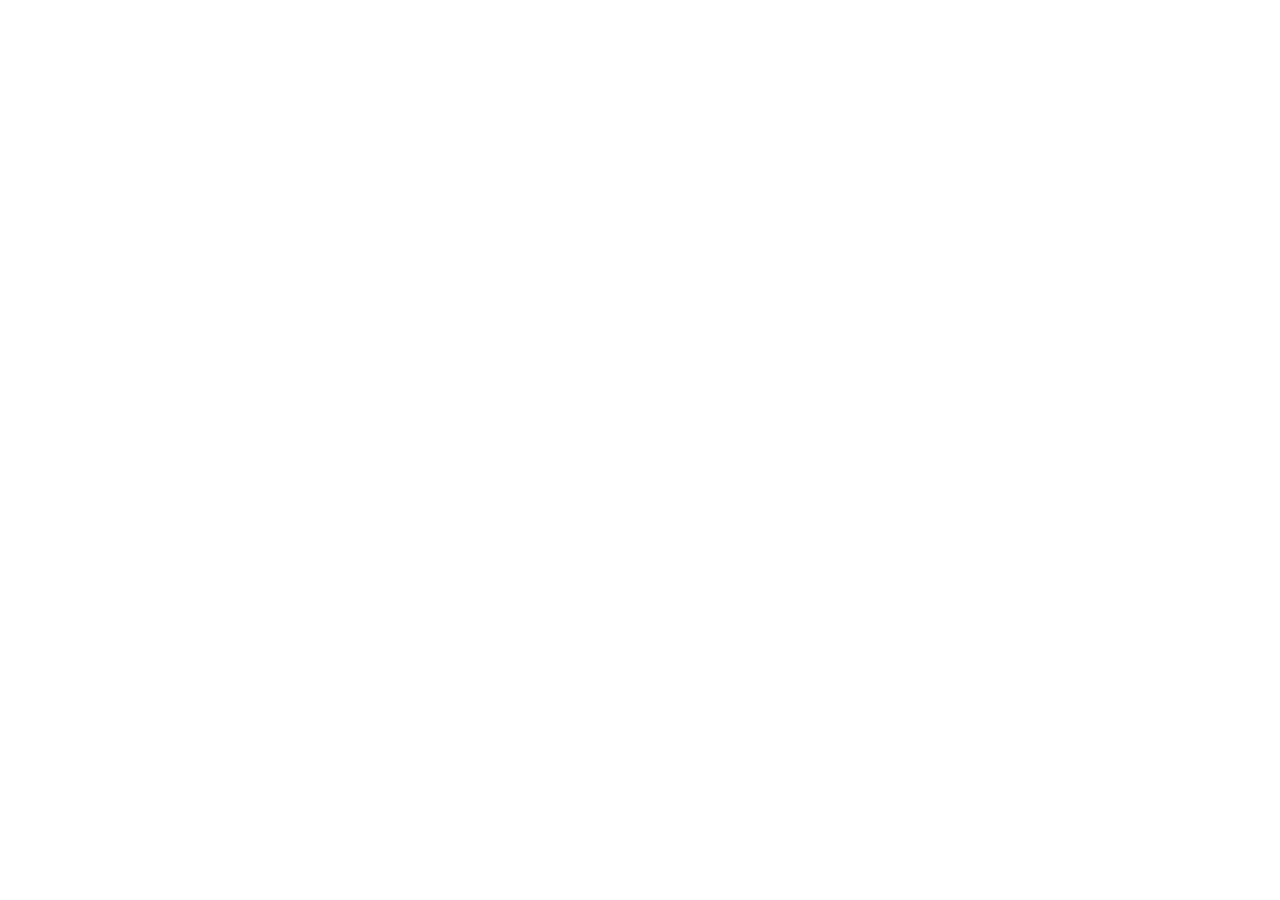
==== index.html @ 35b6848f "estrutura html css criada" ====
<!DOCTYPE html>
<html lang="pt-br">
<head>
    <link rel="stylesheet" href="landpage.css">
    <meta charset="UTF-8">
    <meta name="viewport" content="width=device-width, initial-scale=1.0">
    <title>Com carinho, flor</title>
</head>
<body>
    
</body>
</html>
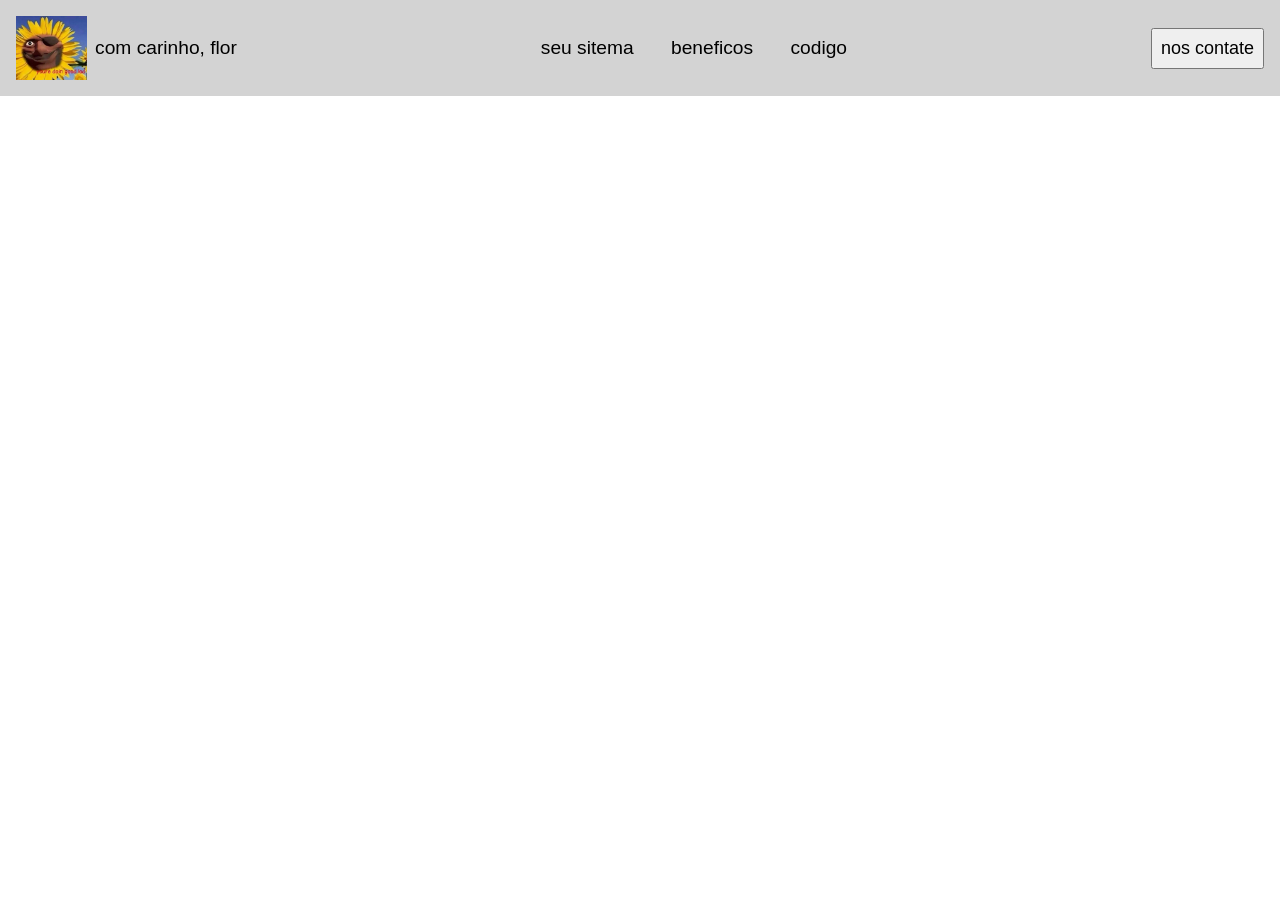
==== commit 7a378a6b: "header bascia feita" ====
--- a/index.html
+++ b/index.html
@@ -7,6 +7,17 @@
     <title>Com carinho, flor</title>
 </head>
 <body>
-    
+    <header>
+        <div class="logo">
+            <img src="placeholder.jpg" alt="logo">
+            <span>com carinho, flor</span>
+        </div>
+        <nav>
+            <span>seu sitema</span>
+            <span>beneficos</span>
+            <span>codigo</span>
+        </nav>
+        <button>nos contate</button>
+    </header>
 </body>
 </html>
--- a/landpage.css
+++ b/landpage.css
@@ -0,0 +1,29 @@
+* {
+    margin: 0;
+    padding: 0;
+    box-sizing: border-box;
+    font-family: sans-serif;
+}
+header {
+    display: flex;
+    justify-content: space-between;
+    align-items: center;
+    padding: 16px;
+    font-size: larger;
+    background-color: lightgray;
+}
+header div {
+    display: flex;
+    align-items: center;
+}
+header div img {
+    height: 64px;
+    margin-right: 8px;
+} 
+nav span{
+    margin: 16px;
+}
+header button {
+    padding: 8px;
+    font-size: large;
+}
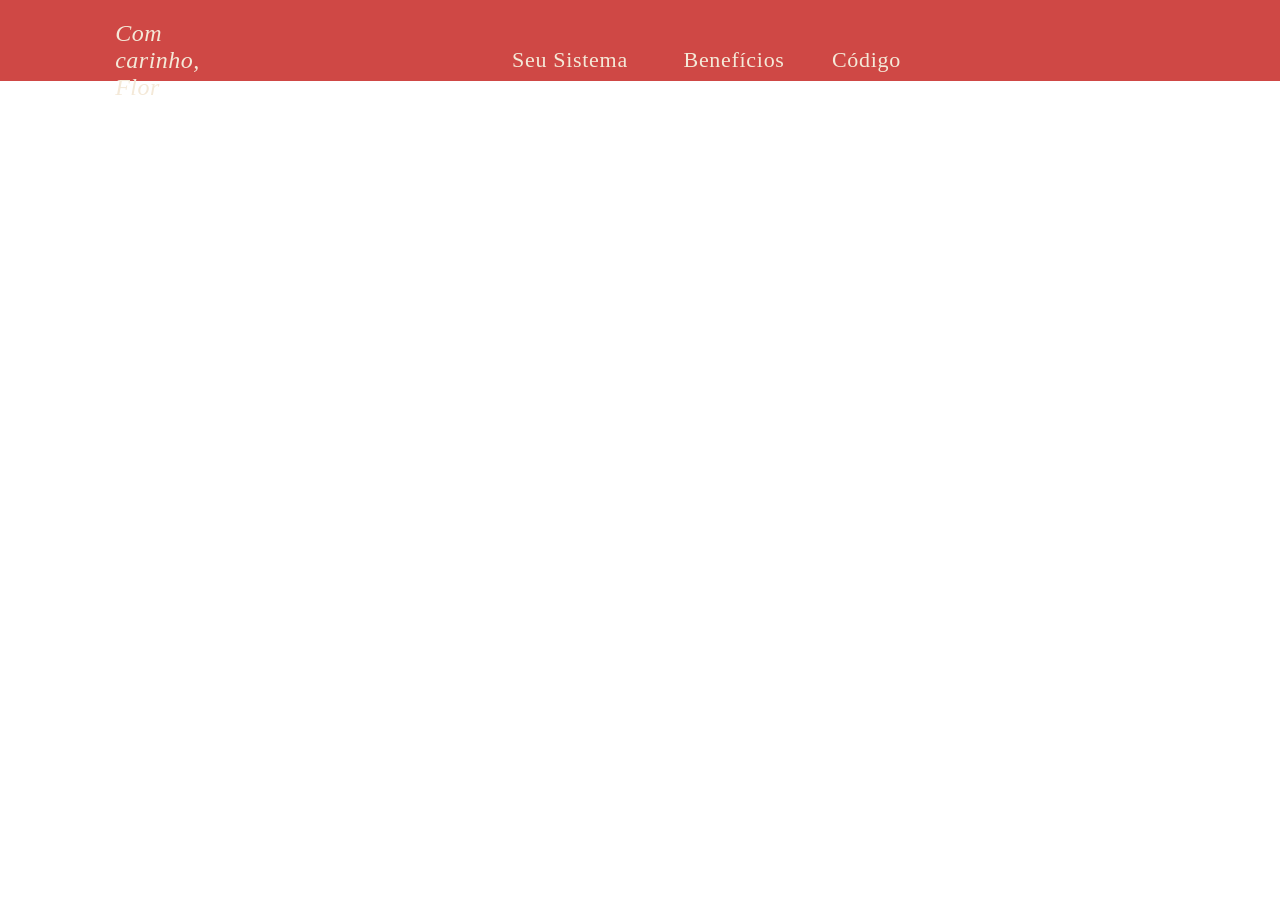
==== commit aed8777a: "header concluído" ====
--- a/index.html
+++ b/index.html
@@ -8,16 +8,11 @@
 </head>
 <body>
     <header>
-        <div class="logo">
-            <img src="placeholder.jpg" alt="logo">
-            <span>com carinho, flor</span>
-        </div>
-        <nav>
-            <span>seu sitema</span>
-            <span>beneficos</span>
-            <span>codigo</span>
-        </nav>
-        <button>nos contate</button>
+       <div class="logo"> <img src="" > </div>
+       <h2>Com carinho, Flor</h2>
+       <div class="menu1">Seu Sistema</div>
+       <div class="menu2">Benefícios</div>
+       <div class="menu3">Código</div>
     </header>
 </body>
 </html>
--- a/landpage.css
+++ b/landpage.css
@@ -2,28 +2,68 @@
     margin: 0;
     padding: 0;
     box-sizing: border-box;
-    font-family: sans-serif;
+    font-family: Kreon;
+    letter-spacing: 0.7px;
 }
+
+body{
+    display: flex;
+    flex-direction: column;
+    height: 100vh;
+    width: 100vw;
+}
+
 header {
     display: flex;
-    justify-content: space-between;
-    align-items: center;
-    padding: 16px;
-    font-size: larger;
-    background-color: lightgray;
+    flex-direction: row;
+    height: 9vh;
+    width: 100vw;
+    background-color: #CF4845;
 }
-header div {
+
+.logo{
     display: flex;
-    align-items: center;
+    position: absolute;
+    left: 1vw;
+    top: 4vh
 }
-header div img {
-    height: 64px;
-    margin-right: 8px;
-} 
-nav span{
-    margin: 16px;
+
+h2{
+    display: flex;
+    position: absolute;
+    left: 9vw;
+    top: 2.2vh;
+    font-style: italic;
+    width: 10vw;
+    color: #F4E9D8;
+    letter-spacing: 0.5px;
+    font-weight: 400;
 }
-header button {
-    padding: 8px;
-    font-size: large;
+
+
+.menu1{
+    display: flex;
+    position: absolute;
+    left: 40vw;
+    top: 5.2vh;
+    color: #F4E9D8;
+    font-size: 22px;
+}
+
+.menu2{
+    display: flex;
+    position: absolute;
+    left: 53.4vw;
+    top: 5.2vh;
+    color: #F4E9D8;
+    font-size: 22px;
+}
+
+.menu3{
+    display: flex;
+    position: absolute;
+    left: 65vw;
+    top: 5.2vh;
+    color: #F4E9D8;
+    font-size: 22px;
 }
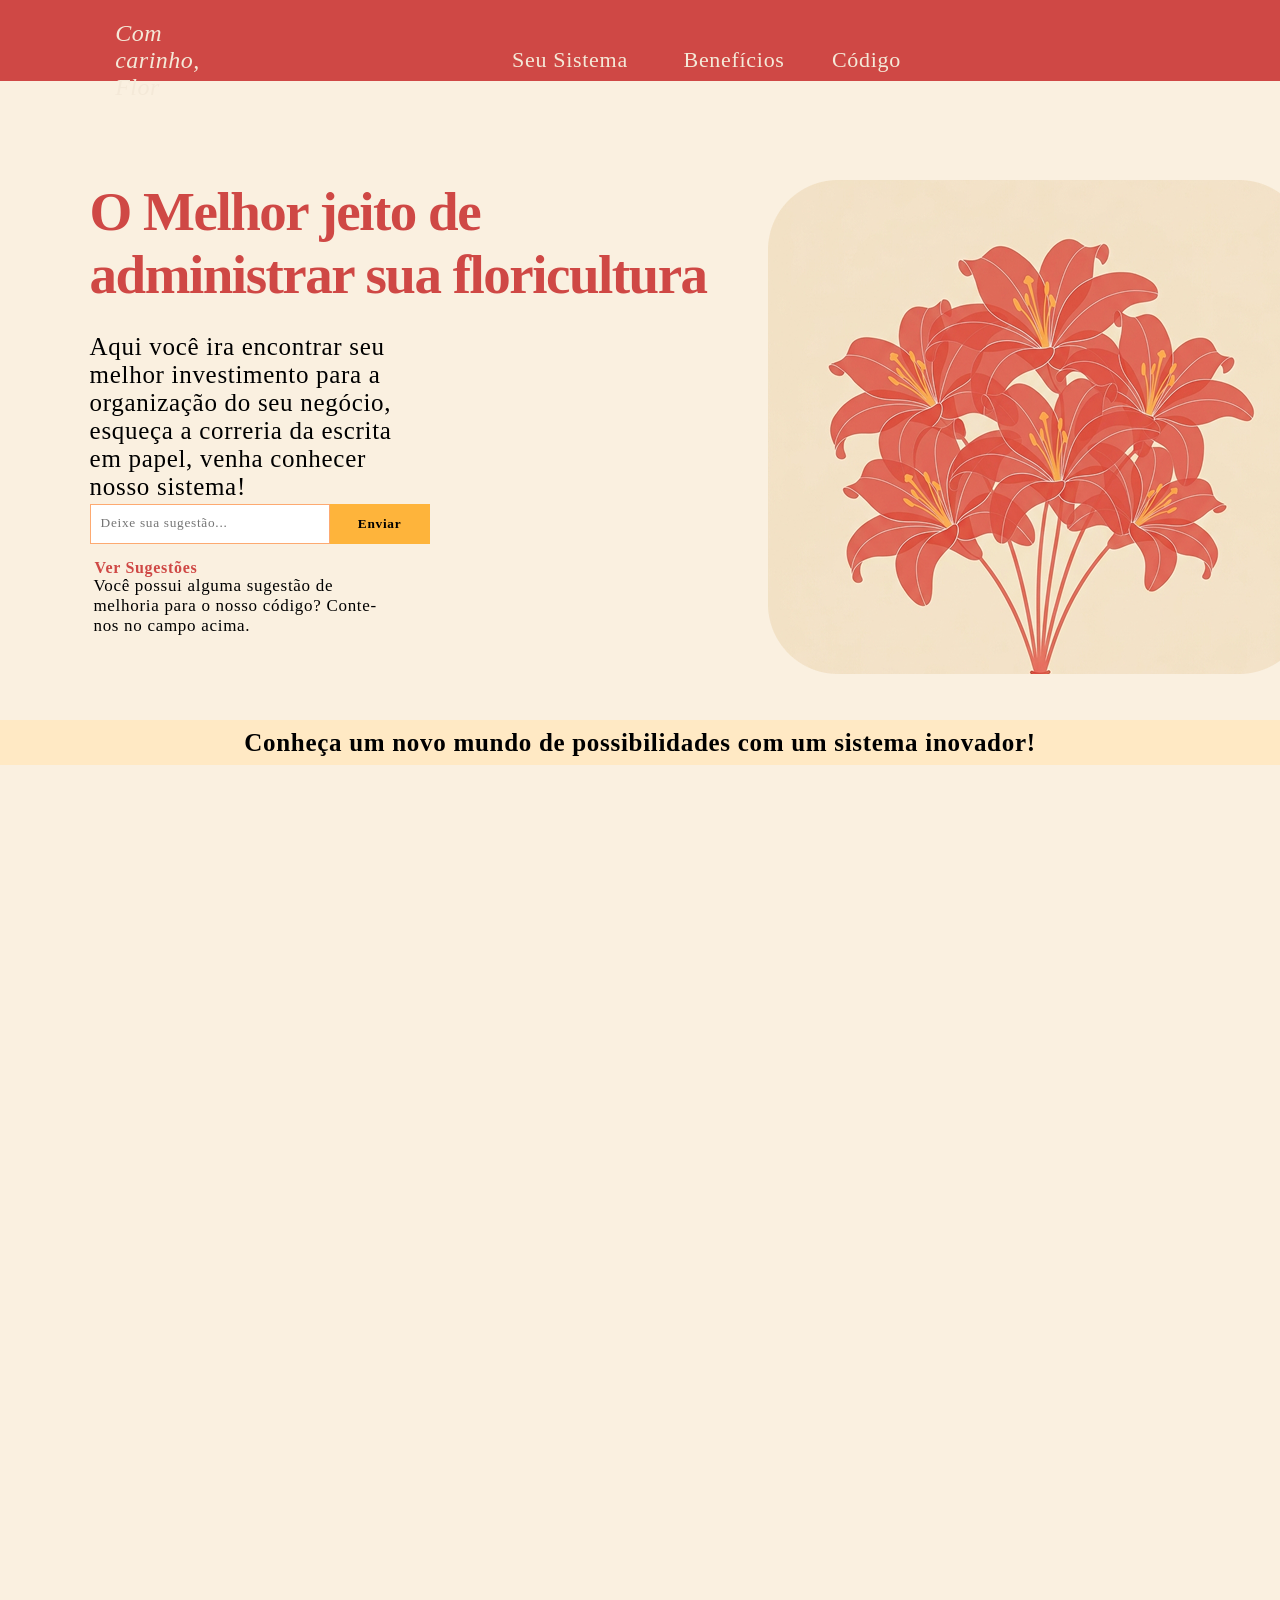
==== commit ae8aded6: "main iniciado" ====
--- a/index.html
+++ b/index.html
@@ -14,5 +14,88 @@
        <div class="menu2">Benefícios</div>
        <div class="menu3">Código</div>
     </header>
+    <main class="main">
+        <div class="conteiner1">
+            <div class="title1">O Melhor jeito de
+administrar sua floricultura</div>
+            <div class="text1">Aqui você ira encontrar seu melhor
+ investimento para a organização do seu negócio, esqueça a correria da
+ escrita em papel, venha conhecer nosso sistema!
+            </div>
+            <div class="img1"><img src="./Buque.png"></div>
+           
+           <div class="conteiner2">
+            <div class="unir"><textarea class="campo" id="campo-texto" rows="4" cols="35" placeholder="Deixe sua sugestão..."></textarea><br><br>
+ 
+            <button class="enviar" onclick="salvarSugestao()">Enviar</button>
+           </div>
+            <a class="versugestoes" id="btn-ver" onclick="alternarVisualizacao()">Ver Sugestões</a>
+             
+             <!-- Área onde as mensagens ficam (começa escondida com display: none) -->
+            <div class="conteiner3"> <div id="lista-sugestoes" style="display: none;flex-basis: 100%; margin-top: 20px;"></div></div>
+           
+           <script>
+             const divLista = document.getElementById("lista-sugestoes");
+            const btnVer = document.getElementById("btn-ver");
+
+
+            function salvarSugestao() {
+            let texto = document.getElementById("campo-texto").value;
+             if (texto === "") return;
+
+
+            // Salva na gaveta do navegador
+            let lista = JSON.parse(localStorage.getItem("minhas_sugestoes")) || [];
+            lista.push(texto);
+            localStorage.setItem("minhas_sugestoes", JSON.stringify(lista));
+
+
+            // Limpa a caixa de texto
+            document.getElementById("campo-texto").value = "";
+
+
+            // Atualiza a lista por dentro (mesmo se estiver escondida)
+            atualizarTela();
+            alert("Sugestão salva!");
+           }
+
+
+           function atualizarTela() {
+           let lista = JSON.parse(localStorage.getItem("minhas_sugestoes")) || [];
+     
+          if (lista.length === 0) {
+           divLista.innerHTML = "<p>Nenhuma sugestão enviada ainda.</p>";
+           return;
+          }
+
+
+          divLista.innerHTML = "<h4>Sugestões salvas:</h4>";
+          lista.forEach(item => {
+          divLista.innerHTML += "<p>💬 " + item + "</p>";
+         });
+        }
+
+
+         function alternarVisualizacao() {
+        // Se estiver escondido, mostra na tela
+        if (divLista.style.display === "none") {
+         atualizarTela();
+         divLista.style.display = "block";
+         btnVer.innerText = "Esconder Sugestões";
+       }
+        // Se já estiver aparecendo, esconde de novo
+         else {
+         divLista.style.display = "none";
+         btnVer.innerText = "Ver Sugestões";
+       }
+       }
+    
+        </script>
+      </div>
+      <div class="text2">Você possui alguma sugestão de melhoria para o nosso código? 
+        Conte-nos no campo acima.</div>
+     </div>
+       <div class="faixa1">Conheça um novo mundo de possibilidades com um sistema inovador!</div>
+    </main>
 </body>
-</html>+</html>
--- a/landpage.css
+++ b/landpage.css
@@ -6,12 +6,15 @@
     letter-spacing: 0.7px;
 }
 
+
 body{
     display: flex;
     flex-direction: column;
-    height: 100vh;
+    height: 1000vh;
     width: 100vw;
+    background-color: #FAF0E0;
 }
+
 
 header {
     display: flex;
@@ -21,12 +24,14 @@
     background-color: #CF4845;
 }
 
+
 .logo{
     display: flex;
     position: absolute;
     left: 1vw;
     top: 4vh
 }
+
 
 h2{
     display: flex;
@@ -41,6 +46,8 @@
 }
 
 
+
+
 .menu1{
     display: flex;
     position: absolute;
@@ -49,6 +56,7 @@
     color: #F4E9D8;
     font-size: 22px;
 }
+
 
 .menu2{
     display: flex;
@@ -59,6 +67,7 @@
     font-size: 22px;
 }
 
+
 .menu3{
     display: flex;
     position: absolute;
@@ -66,4 +75,124 @@
     top: 5.2vh;
     color: #F4E9D8;
     font-size: 22px;
+}
+
+
+.conteiner1{
+    display: flex;
+    flex-direction: column;
+    width: 100vw;
+    height: 50vh
+}
+
+
+.title1{
+    display: flex;
+    width: 50vw;
+    position: absolute;
+    left: 7vw;
+    top: 20vh;
+    font-size: 55px;
+    color: #CF4845;
+    font-weight: bold;
+    letter-spacing: -1.5px;
+}
+
+
+.text1{
+    display: flex;
+    width: 25vw;
+    position: absolute;
+    left: 7vw;
+    top: 37vh;
+    font-size: 25px;
+    color: #000000;
+}
+
+.text2{
+    display: flex;
+    width: 23vw;
+    position: absolute;
+    left: 7.3vw;
+    top: 64vh;
+    font-size: 17px;
+}
+
+
+.conteiner2 {
+    display: flex;
+    flex-direction: column;
+    position: relative;
+    left: 7vw;
+    top: 47vh;
+}
+ 
+
+    .unir{
+        display: flex;
+        flex-direction: row;
+    }
+
+    textarea {
+      width: 240px;            
+      height: 40px;            
+      padding: 10px;              
+      resize: none;            
+      outline: none;          
+      box-sizing: border-box;  
+      display: block;          
+      margin-bottom: 10px;    
+      transition: 0.3s;
+      border-color: #FDAA71;      
+    }
+
+
+   
+    .enviar {
+      width: 100px;  
+      height: 40px;        
+      padding: 8px;
+      border: none;
+      background-color: #FEB43B;
+      color: rgb(0, 0, 0);
+      cursor: pointer;
+      font-weight: bold;
+    }
+
+
+    .versugestoes {
+      width: 300px;
+      height: 40px;        
+      padding: 5px;
+      border: none;
+      color: #CF4845;
+      font-weight: bold;
+      cursor: pointer;
+    }
+
+
+    .enviar:hover {
+      background-color: #CF4845;
+    }
+
+.faixa1{
+    display: flex;
+    width: 100%;
+    height: 5vh;
+    background-color: #FFE9C4;
+    position: absolute;
+    top: 80vh;
+    align-items: center;
+    justify-content: center;
+    font-size: 25px;
+    font-weight: bold;
+}
+
+
+.img1{
+    display: flex;
+    width: 15vw;
+    position: absolute;
+    left: 60vw;
+    top: 20vh
 }
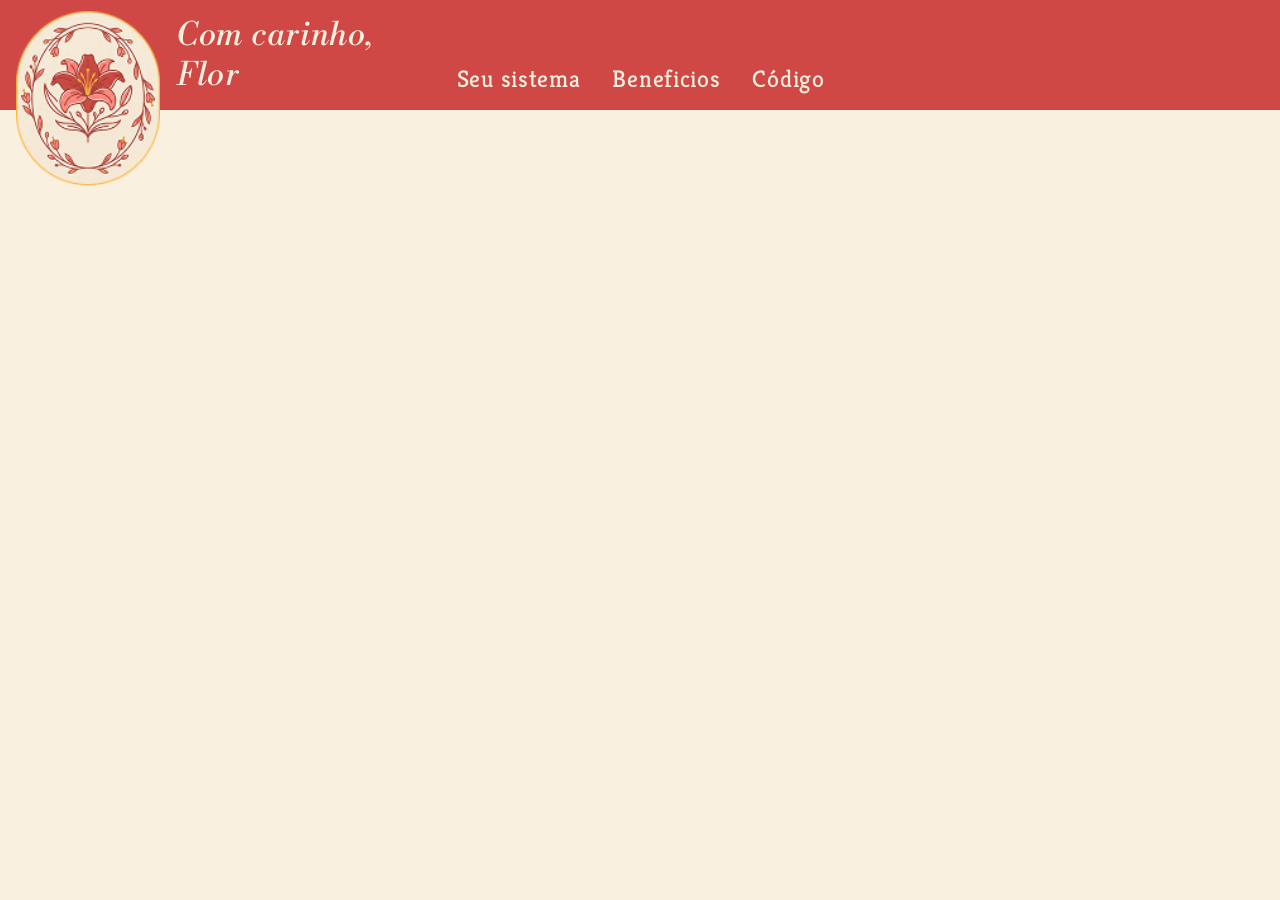
==== commit bdd86cd6: "header do index criada" ====
--- a/index.html
+++ b/index.html
@@ -8,94 +8,16 @@
 </head>
 <body>
     <header>
-       <div class="logo"> <img src="" > </div>
-       <h2>Com carinho, Flor</h2>
-       <div class="menu1">Seu Sistema</div>
-       <div class="menu2">Benefícios</div>
-       <div class="menu3">Código</div>
+      <div class="logo">
+        <img src="Rectangle 11.png" alt="Logo">
+        <span>Com carinho,<br> Flor</span>
+      </div>
+      <nav>
+        <span>Seu sistema</span>
+        <span>Beneficios</span>
+        <span>Código</span>
+      </nav>
+      <div></div>
     </header>
-    <main class="main">
-        <div class="conteiner1">
-            <div class="title1">O Melhor jeito de
-administrar sua floricultura</div>
-            <div class="text1">Aqui você ira encontrar seu melhor
- investimento para a organização do seu negócio, esqueça a correria da
- escrita em papel, venha conhecer nosso sistema!
-            </div>
-            <div class="img1"><img src="./Buque.png"></div>
-           
-           <div class="conteiner2">
-            <div class="unir"><textarea class="campo" id="campo-texto" rows="4" cols="35" placeholder="Deixe sua sugestão..."></textarea><br><br>
- 
-            <button class="enviar" onclick="salvarSugestao()">Enviar</button>
-           </div>
-            <a class="versugestoes" id="btn-ver" onclick="alternarVisualizacao()">Ver Sugestões</a>
-             
-             <!-- Área onde as mensagens ficam (começa escondida com display: none) -->
-            <div class="conteiner3"> <div id="lista-sugestoes" style="display: none;flex-basis: 100%; margin-top: 20px;"></div></div>
-           
-           <script>
-             const divLista = document.getElementById("lista-sugestoes");
-            const btnVer = document.getElementById("btn-ver");
-
-
-            function salvarSugestao() {
-            let texto = document.getElementById("campo-texto").value;
-             if (texto === "") return;
-
-
-            // Salva na gaveta do navegador
-            let lista = JSON.parse(localStorage.getItem("minhas_sugestoes")) || [];
-            lista.push(texto);
-            localStorage.setItem("minhas_sugestoes", JSON.stringify(lista));
-
-
-            // Limpa a caixa de texto
-            document.getElementById("campo-texto").value = "";
-
-
-            // Atualiza a lista por dentro (mesmo se estiver escondida)
-            atualizarTela();
-            alert("Sugestão salva!");
-           }
-
-
-           function atualizarTela() {
-           let lista = JSON.parse(localStorage.getItem("minhas_sugestoes")) || [];
-     
-          if (lista.length === 0) {
-           divLista.innerHTML = "<p>Nenhuma sugestão enviada ainda.</p>";
-           return;
-          }
-
-
-          divLista.innerHTML = "<h4>Sugestões salvas:</h4>";
-          lista.forEach(item => {
-          divLista.innerHTML += "<p>💬 " + item + "</p>";
-         });
-        }
-
-
-         function alternarVisualizacao() {
-        // Se estiver escondido, mostra na tela
-        if (divLista.style.display === "none") {
-         atualizarTela();
-         divLista.style.display = "block";
-         btnVer.innerText = "Esconder Sugestões";
-       }
-        // Se já estiver aparecendo, esconde de novo
-         else {
-         divLista.style.display = "none";
-         btnVer.innerText = "Ver Sugestões";
-       }
-       }
-    
-        </script>
-      </div>
-      <div class="text2">Você possui alguma sugestão de melhoria para o nosso código? 
-        Conte-nos no campo acima.</div>
-     </div>
-       <div class="faixa1">Conheça um novo mundo de possibilidades com um sistema inovador!</div>
-    </main>
 </body>
 </html>
--- a/landpage.css
+++ b/landpage.css
@@ -1,198 +1,54 @@
+@import url('https://fonts.googleapis.com/css2?family=Kreon:wght@300..700&display=swap');
+@import url('https://fonts.googleapis.com/css2?family=Kreon:wght@300..700&family=Libre+Bodoni:ital,wght@0,400..700;1,400..700&display=swap');
 * {
     margin: 0;
     padding: 0;
     box-sizing: border-box;
-    font-family: Kreon;
+
     letter-spacing: 0.7px;
 }
-
+:root { 
+    --main-color: #CF4845;
+    --bg-color: #FAF0E0;
+}
 
 body{
     display: flex;
     flex-direction: column;
-    height: 1000vh;
+    min-height: 100vh;
     width: 100vw;
-    background-color: #FAF0E0;
+    background-color: var(--bg-color);
+    font-family: Kreon;
 }
-
-
 header {
+    background-color: var(--main-color);
+    padding: 16px;
+    color: var(--bg-color);
     display: flex;
     flex-direction: row;
-    height: 9vh;
-    width: 100vw;
-    background-color: #CF4845;
 }
-
-
-.logo{
+.logo {
     display: flex;
-    position: absolute;
-    left: 1vw;
-    top: 4vh
+    flex-direction: row;
+    align-items: center;
+    gap: 16px;
+    font-family: 'Libre bodoni';
+    font-size: 2rem;
+    height: 78px;
+    font-style: italic;
 }
-
-
-h2{
+.logo img{
+    width: 144px;
+    transform: translateY(25%)
+}
+header nav {
     display: flex;
-    position: absolute;
-    left: 9vw;
-    top: 2.2vh;
-    font-style: italic;
-    width: 10vw;
-    color: #F4E9D8;
-    letter-spacing: 0.5px;
-    font-weight: 400;
+    gap: 32px;
+    font-size: 1.5rem;
+    align-items: end;
+    margin-right: auto;
+    margin-left: auto;
 }
-
-
-
-
-.menu1{
-    display: flex;
-    position: absolute;
-    left: 40vw;
-    top: 5.2vh;
-    color: #F4E9D8;
-    font-size: 22px;
-}
-
-
-.menu2{
-    display: flex;
-    position: absolute;
-    left: 53.4vw;
-    top: 5.2vh;
-    color: #F4E9D8;
-    font-size: 22px;
-}
-
-
-.menu3{
-    display: flex;
-    position: absolute;
-    left: 65vw;
-    top: 5.2vh;
-    color: #F4E9D8;
-    font-size: 22px;
-}
-
-
-.conteiner1{
-    display: flex;
-    flex-direction: column;
-    width: 100vw;
-    height: 50vh
-}
-
-
-.title1{
-    display: flex;
-    width: 50vw;
-    position: absolute;
-    left: 7vw;
-    top: 20vh;
-    font-size: 55px;
-    color: #CF4845;
-    font-weight: bold;
-    letter-spacing: -1.5px;
-}
-
-
-.text1{
-    display: flex;
-    width: 25vw;
-    position: absolute;
-    left: 7vw;
-    top: 37vh;
-    font-size: 25px;
-    color: #000000;
-}
-
-.text2{
-    display: flex;
-    width: 23vw;
-    position: absolute;
-    left: 7.3vw;
-    top: 64vh;
-    font-size: 17px;
-}
-
-
-.conteiner2 {
-    display: flex;
-    flex-direction: column;
-    position: relative;
-    left: 7vw;
-    top: 47vh;
-}
- 
-
-    .unir{
-        display: flex;
-        flex-direction: row;
-    }
-
-    textarea {
-      width: 240px;            
-      height: 40px;            
-      padding: 10px;              
-      resize: none;            
-      outline: none;          
-      box-sizing: border-box;  
-      display: block;          
-      margin-bottom: 10px;    
-      transition: 0.3s;
-      border-color: #FDAA71;      
-    }
-
-
-   
-    .enviar {
-      width: 100px;  
-      height: 40px;        
-      padding: 8px;
-      border: none;
-      background-color: #FEB43B;
-      color: rgb(0, 0, 0);
-      cursor: pointer;
-      font-weight: bold;
-    }
-
-
-    .versugestoes {
-      width: 300px;
-      height: 40px;        
-      padding: 5px;
-      border: none;
-      color: #CF4845;
-      font-weight: bold;
-      cursor: pointer;
-    }
-
-
-    .enviar:hover {
-      background-color: #CF4845;
-    }
-
-.faixa1{
-    display: flex;
-    width: 100%;
-    height: 5vh;
-    background-color: #FFE9C4;
-    position: absolute;
-    top: 80vh;
-    align-items: center;
-    justify-content: center;
-    font-size: 25px;
-    font-weight: bold;
-}
-
-
-.img1{
-    display: flex;
-    width: 15vw;
-    position: absolute;
-    left: 60vw;
-    top: 20vh
+header div {
+    min-width: 356px;
 }
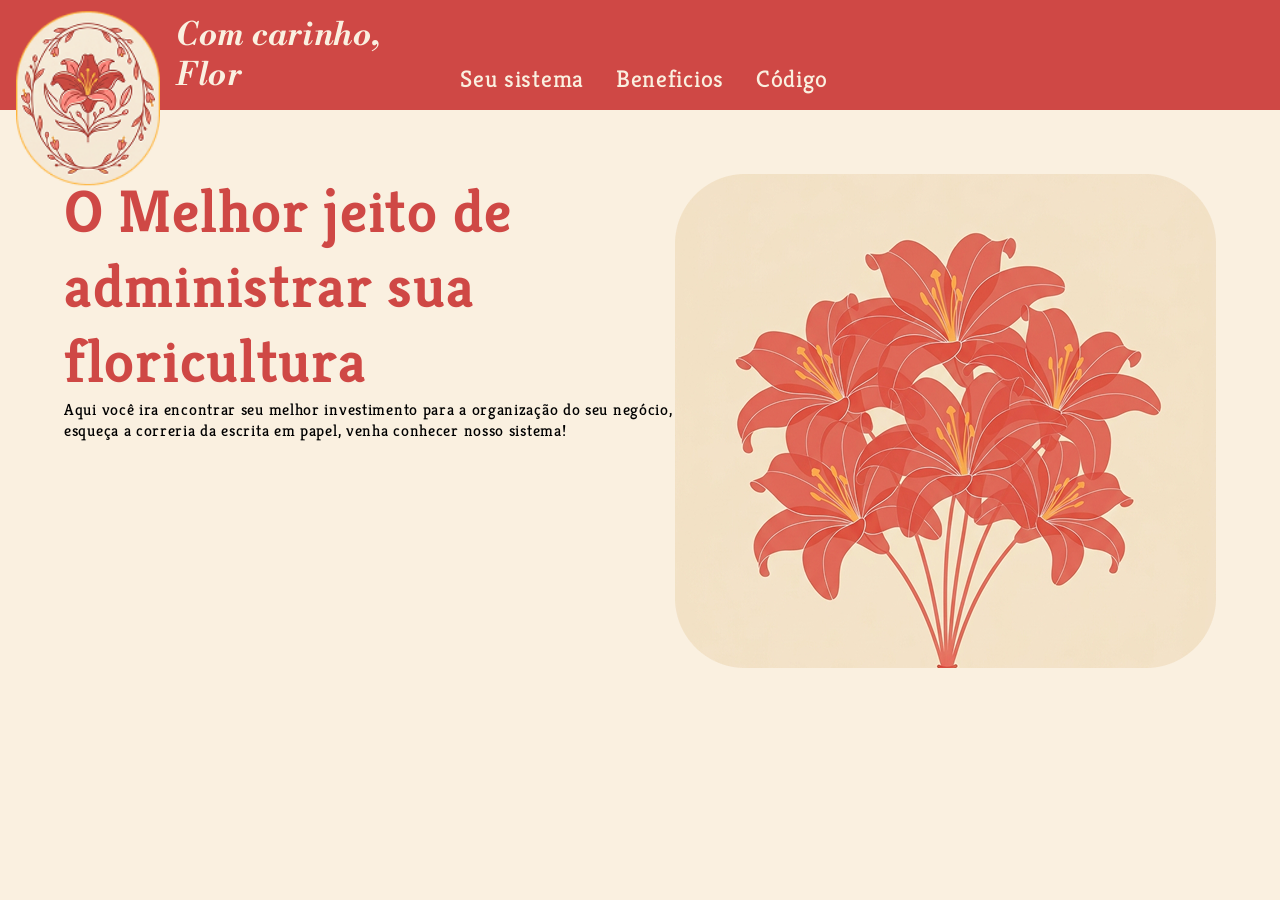
==== commit c0b25757: "main em processo" ====
--- a/index.html
+++ b/index.html
@@ -10,7 +10,7 @@
     <header>
       <div class="logo">
         <img src="Rectangle 11.png" alt="Logo">
-        <span>Com carinho,<br> Flor</span>
+        <h1>Com carinho,<br> Flor</h1>
       </div>
       <nav>
         <span>Seu sistema</span>
@@ -19,5 +19,16 @@
       </nav>
       <div></div>
     </header>
+    <main>
+      <section class="section1">
+        <div class="left-beef">
+          <h2>O Melhor jeito de administrar sua floricultura</h2>
+          <p>
+            Aqui você ira encontrar seu melhor investimento para a organização do seu negócio, esqueça a correria da escrita em papel, venha conhecer nosso sistema!
+          </p>
+        </div>
+        <img src="Buque.png" alt="Buque de lirios">
+      </section>
+    </main>
 </body>
 </html>
--- a/landpage.css
+++ b/landpage.css
@@ -37,6 +37,10 @@
     height: 78px;
     font-style: italic;
 }
+h1 {
+    font-style: inherit;
+    font-size: inherit;
+}
 .logo img{
     width: 144px;
     transform: translateY(25%)
@@ -51,4 +55,22 @@
 }
 header div {
     min-width: 356px;
-}+}
+main {
+    padding: 64px;
+}
+.section1 {
+    color: black;
+    display: flex;
+    flex-direction: row;
+}
+.section1 .left-beef {
+    width: 60vw;
+}
+.left-beef h2 {
+    font-size: 60px;
+    color: var(--main-color);
+}
+.section1 img {
+
+} 
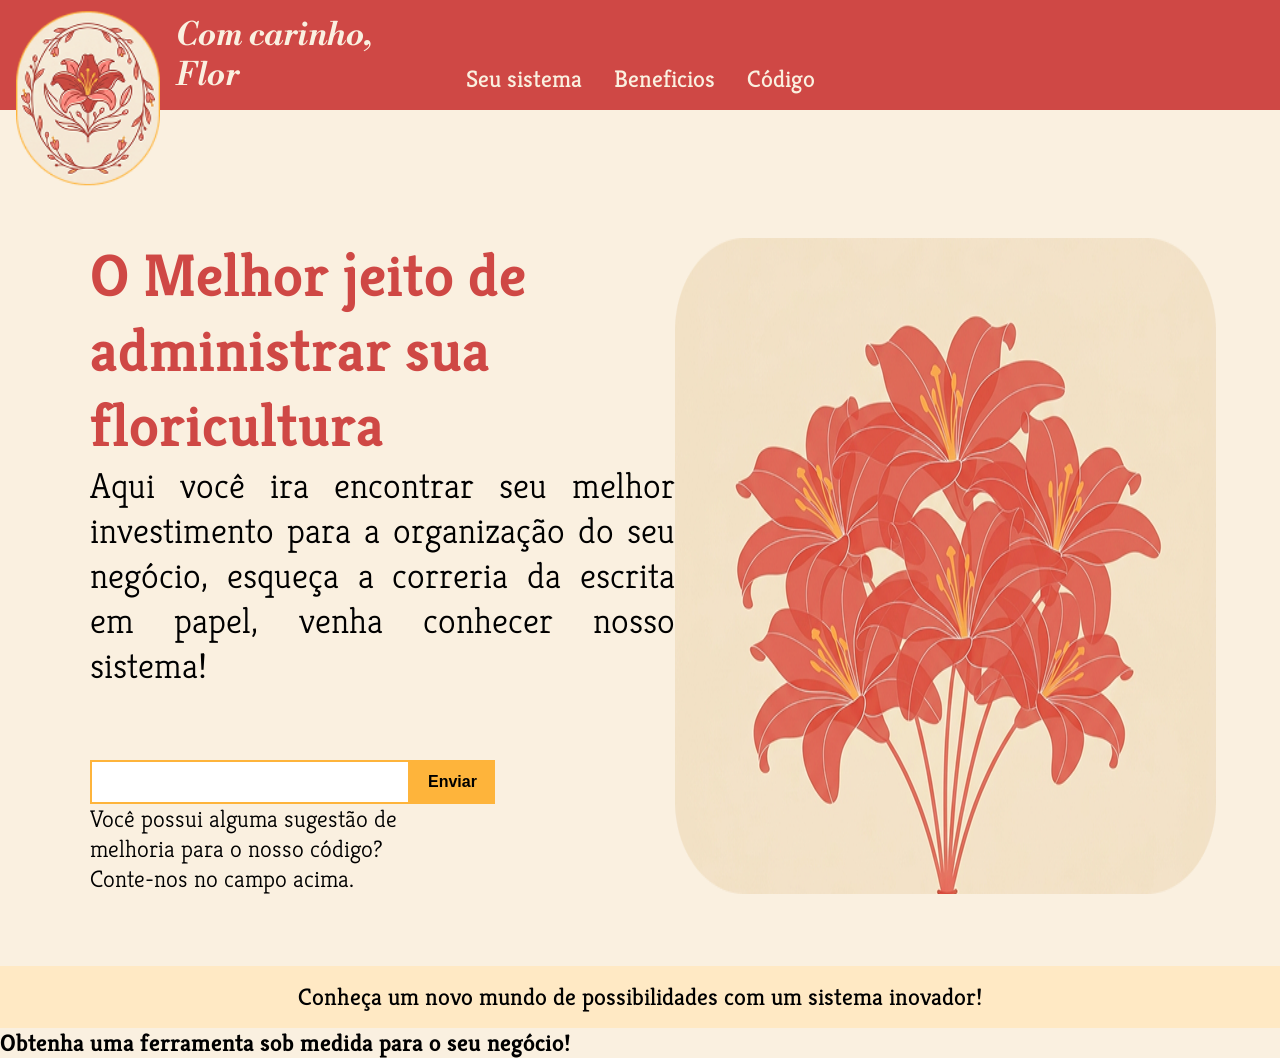
==== commit 8db10232: "UPDATE index.html AND landpage.css" ====
--- a/index.html
+++ b/index.html
@@ -19,6 +19,7 @@
       </nav>
       <div></div>
     </header>
+
     <main>
       <section class="section1">
         <div class="left-beef">
@@ -26,8 +27,19 @@
           <p>
             Aqui você ira encontrar seu melhor investimento para a organização do seu negócio, esqueça a correria da escrita em papel, venha conhecer nosso sistema!
           </p>
+          <div class="enviar">
+            <input type="text" name="" id="">
+            <button>Enviar</button>
+          </div>
+          <span>Você possui alguma sugestão de melhoria para o nosso código? Conte-nos no campo acima.</span>
         </div>
         <img src="Buque.png" alt="Buque de lirios">
+      </section>
+
+      <span class="faixa">Conheça um novo mundo de possibilidades com um sistema inovador!</span>
+
+      <section class="section2">
+        <h2>Obtenha uma ferramenta sob medida para o seu negócio!</h2>
       </section>
     </main>
 </body>
--- a/landpage.css
+++ b/landpage.css
@@ -4,12 +4,12 @@
     margin: 0;
     padding: 0;
     box-sizing: border-box;
-
-    letter-spacing: 0.7px;
 }
 :root { 
     --main-color: #CF4845;
     --bg-color: #FAF0E0;
+    --contrast: #FEB43B;
+    --bg-alt: #FFE9C4;
 }
 
 body{
@@ -56,21 +56,68 @@
 header div {
     min-width: 356px;
 }
-main {
-    padding: 64px;
-}
 .section1 {
     color: black;
     display: flex;
     flex-direction: row;
+    padding-left: 90px;
+    padding-top: 128px;
+    padding-bottom: 72px;
 }
 .section1 .left-beef {
-    width: 60vw;
+    width: 50vw;
 }
 .left-beef h2 {
     font-size: 60px;
     color: var(--main-color);
+    width: 100%;
+}
+.left-beef p {
+    font-size: 2.25rem;
+    font-weight: 300;
+    width: 100%;
+    text-align: justify;
+}
+.enviar {
+    display: flex;
+    align-items: center;
+    margin-top: 72px;
+}
+.enviar input {
+    font-size: 1rem;
+    border-radius: 0%;
+    border-style: solid;
+    border-color: var(--contrast);
+    padding: 8px;
+    height: 1.5rem;
+    box-sizing: content-box;
+    width: 300px;
+}
+.enviar button {
+    background-color: var(--contrast);
+    display: inline-block;
+    box-sizing: content-box;
+    height: 1.5rem;
+    font-size: 1rem;
+    padding: 8px 16px 8px 16px;
+    border: var(--contrast) solid 2px;
+    font-weight: 700;
 }
 .section1 img {
-
-} +    margin-right: 64px;
+    margin-left: auto;
+}
+.section1 span {
+    font-size: 1.5rem;
+    font-weight: 300;
+    width: 60%;
+    display: inline-block;
+}
+.faixa {
+    text-align: center;
+    width: 100%;
+    display: inline-block;
+    background-color: var(--bg-alt);
+    padding: 1rem;
+    font-size: 1.5rem;
+}
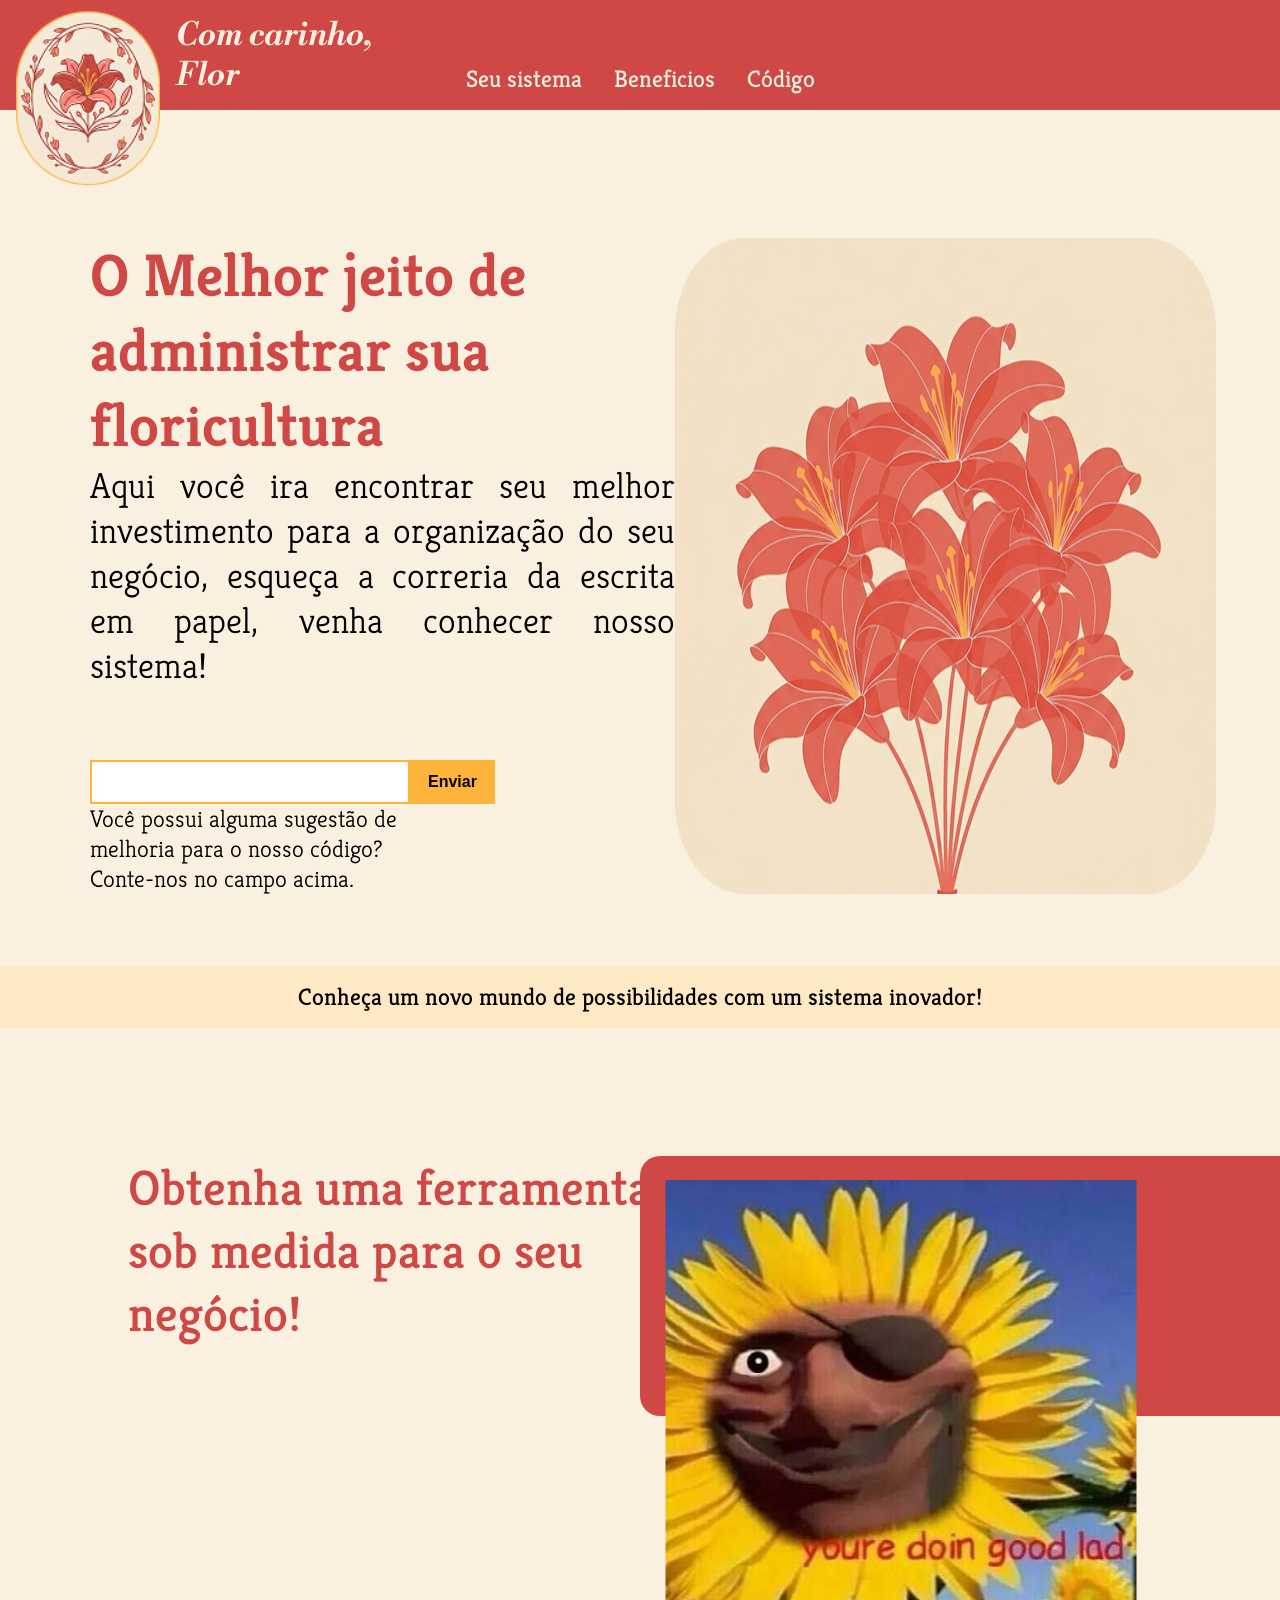
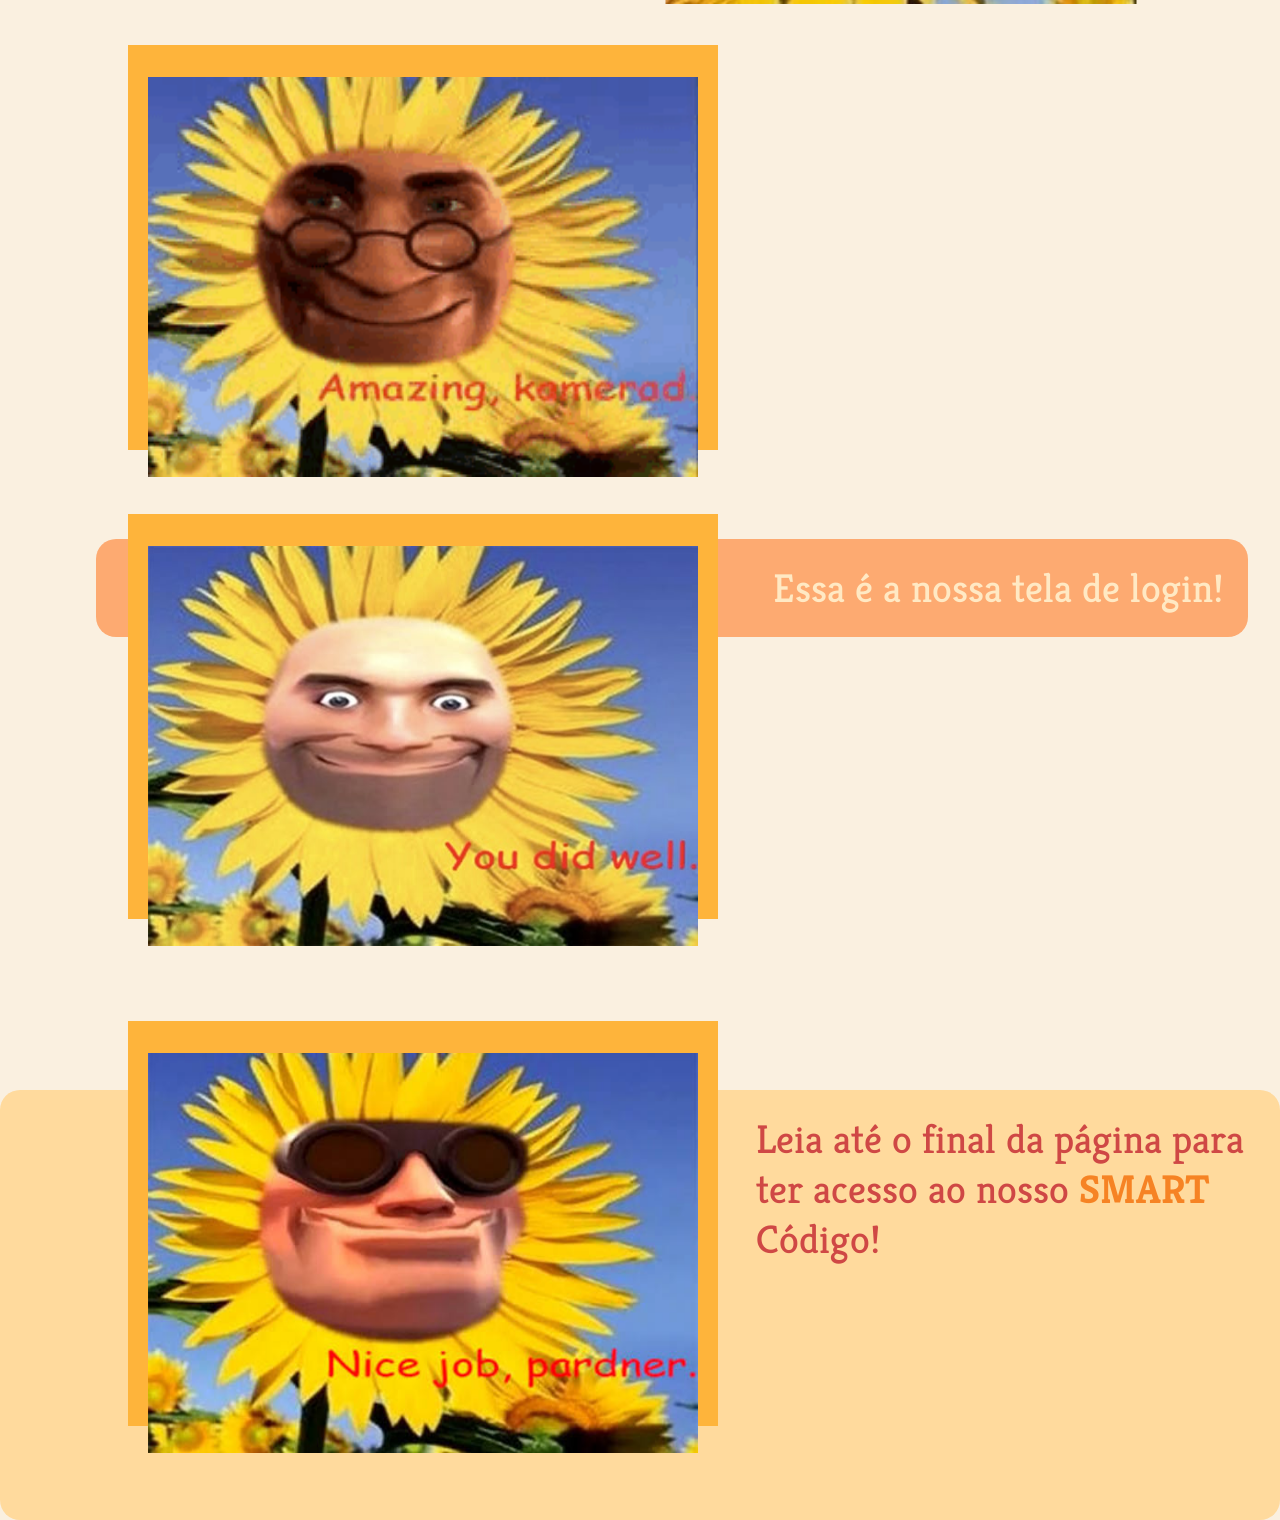
==== commit d28a6c14: "section 2 completa" ====
--- a/index.html
+++ b/index.html
@@ -39,8 +39,33 @@
       <span class="faixa">Conheça um novo mundo de possibilidades com um sistema inovador!</span>
 
       <section class="section2">
-        <h2>Obtenha uma ferramenta sob medida para o seu negócio!</h2>
+        <div class="aliamento-horizontal">
+          <h2 >Obtenha uma ferramenta sob medida para o seu negócio!</h2>
+          <div class="img-conteiner-alt"><img src="placeholders/placeholder.jpg" ></div>
+        </div>
+        <div class="aliamento-vertical separador-vertical">
+
+          <div class="img-conteiner">
+            <img src="placeholders/medic.png">
+          </div>
+          
+          <div class="img-conteiner anchor1">
+            <img src="placeholders/placeholder.png">
+          </div>
+
+          <div class="back login bg-pecego"> <span>Essa é a nossa tela de login!</span></div>
+
+          <div class="img-conteiner">
+            <img src="placeholders/images.jpg">
+          </div>
+          <div class="back smart">
+            <span>Leia até o final da página para ter acesso ao nosso <b>SMART</b> Código!</span>
+          </div>
+        </div>
       </section>
+      <footer>
+
+      </footer>
     </main>
 </body>
 </html>
--- a/landpage.css
+++ b/landpage.css
@@ -10,12 +10,13 @@
     --bg-color: #FAF0E0;
     --contrast: #FEB43B;
     --bg-alt: #FFE9C4;
+    --pecego: #FDAA71;
+    --bg-3: #FFDA9D;
 }
 
 body{
     display: flex;
     flex-direction: column;
-    min-height: 100vh;
     width: 100vw;
     background-color: var(--bg-color);
     font-family: Kreon;
@@ -120,4 +121,98 @@
     background-color: var(--bg-alt);
     padding: 1rem;
     font-size: 1.5rem;
+}
+.section2 h2{
+    font-size: 50px;
+    width: 585px;
+    font-weight: 500;
+    margin-left: 128px;
+    margin-top: 128px;
+    color: var(--main-color);
+}
+.aliamento-horizontal {
+    display: flex;
+    flex-direction: row;   
+}
+.img-conteiner-alt {
+    width: 50vw;
+    display: block;
+    background-color: var(--main-color);
+    margin-top: 128px;
+    border-radius: 20px 0px 0px 20px;
+    position: absolute;
+    right: 0px;
+    height: 260px;
+    padding: 24px;
+}
+.img-conteiner-alt img {
+    position: relative;
+    left: 40%;
+    transform: translateX(-50%);
+}
+.bg-pecego {
+    background-color: var(--pecego);
+    color: var(--bg-alt);
+}
+.img-conteiner {
+    height: 405px;
+    width: 590px;
+    background-color: var(--contrast);
+    margin-left: 128px;
+}
+.separador-vertical {
+    margin-top: 300px;
+}
+.back {
+    z-index: -100;
+}
+.aliamento-vertical {
+    display: flex;
+    flex-direction: column;
+    gap: 64px;
+}
+.anchor1 {
+    anchor-name: "anchor1";
+}
+.login {
+    position-anchor: "anchor1";
+    position: relative;
+    width: 90vw;
+    left: -32px;
+    transform: translateY(100%);
+    text-align: right;
+    font-size: 40px;
+    padding: 24px;
+    border-radius: 20px;
+    bottom: 480px;
+    margin-bottom: -62px;
+    margin-top: -62px;
+    margin-left: 128px;
+}
+.img-conteiner img{
+    width: 550px;
+    height: 400px;
+    position: relative;
+    top: 32px;
+    left: 50%;
+    transform: translateX(-50%);
+    
+}
+.smart {
+    width: 100vw;
+    margin-top: -400px;
+    background-color: var(--bg-3);
+    font-size: 40px;
+    padding: 24px;
+    border-radius: 20px;
+    height: 430px;
+}
+.smart span {
+    width: 500px;
+    display: block;
+    float: right;
+    color: var(--main-color);
+}
+.smart b {
+    color: #F68324;
 }
